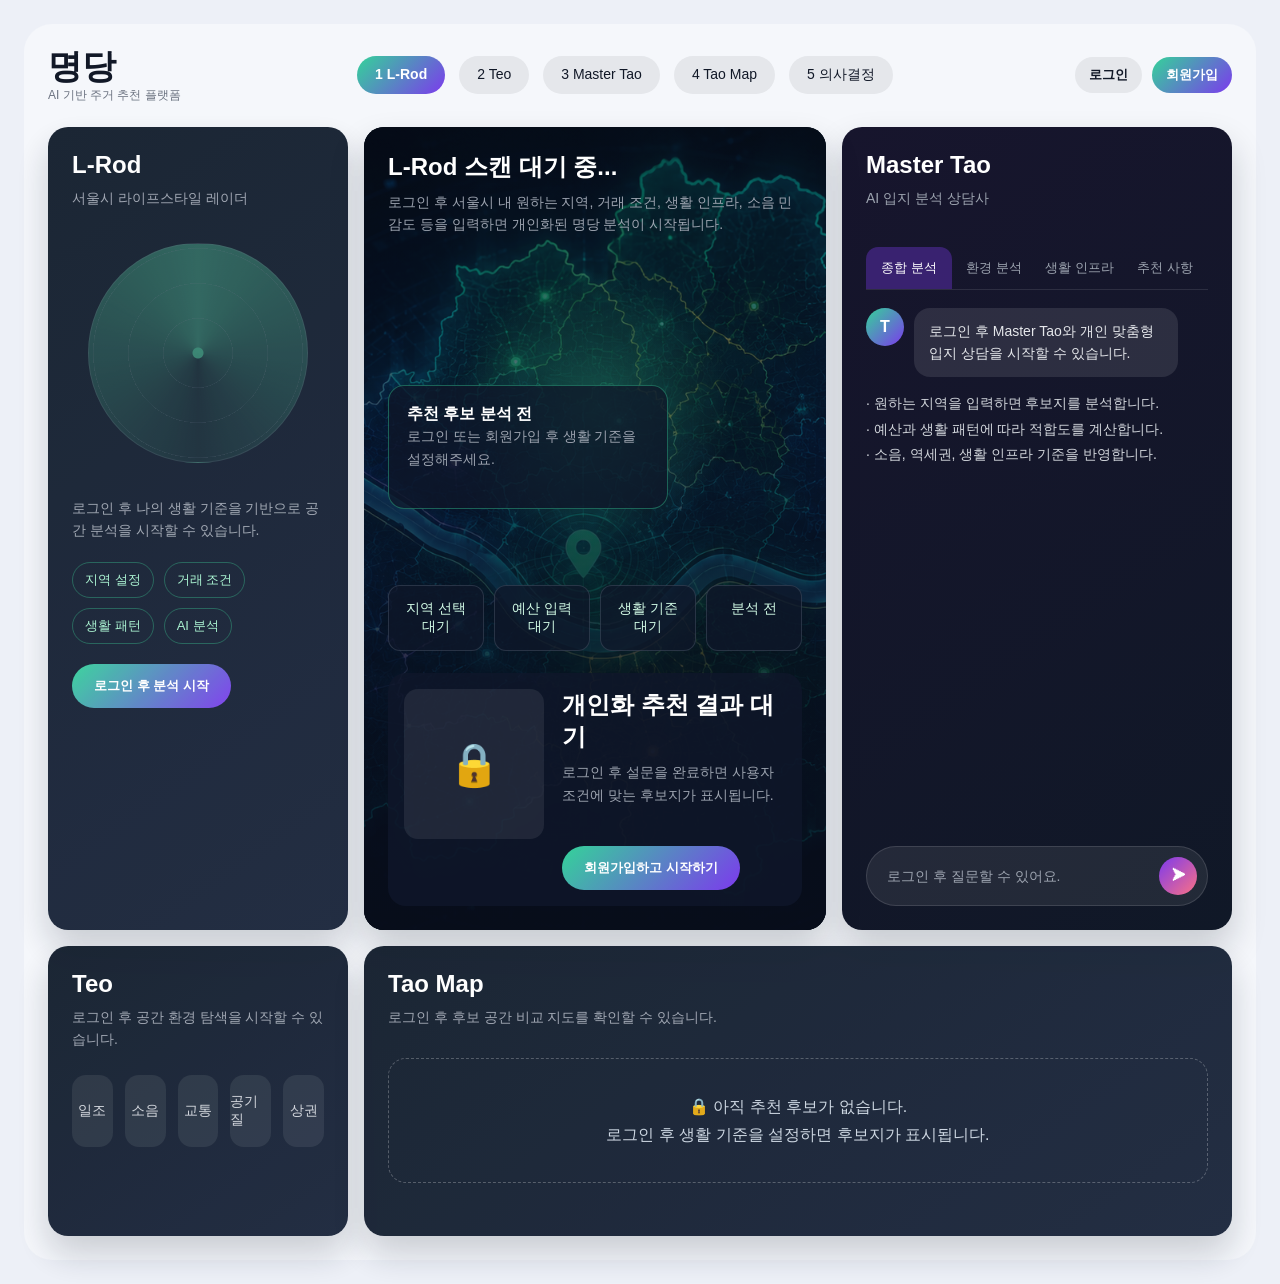
==== MyoungDang-main/index.html @ c2379f5b "0" ====
<!DOCTYPE html>

<html lang="ko">

<head>
  <meta charset="utf-8" />
  <meta content="width=device-width, initial-scale=1.0" name="viewport" />
  <title>명당 Prototype</title>

  <link href="css/style.css" rel="stylesheet" />
</head>

<body>
  <div class="app">
    <header>
      <div class="logo" onclick="goHome()">
        명당
        <span class="logo-sub">
          AI 기반 주거 추천 플랫폼
        </span>
      </div>
      <div class="steps">
        <div class="step active" onclick="moveTo('lrod')">1 L-Rod</div>
        <div class="step" onclick="moveTo('teo')">2 Teo</div>
        <div class="step" onclick="moveTo('master')">3 Master Tao</div>
        <div class="step" onclick="moveTo('map')">4 Tao Map</div>
        <div class="step" onclick="moveTo('decision')">5 의사결정</div>
      </div>
      <div class="user" id="userArea">
        <button class="top-auth-btn" onclick="moveTo('login')">로그인</button>
        <button class="top-auth-btn signup" onclick="moveTo('signup')">회원가입</button>
      </div>
    </header>
    <section class="page" id="login">
      <div class="simple-page">
        <h1 class="page-title">로그인</h1>
        <p class="page-desc">명당 서비스를 이용하려면 로그인해주세요.</p>

        <div class="auth-box">
          <input id="loginEmail" type="email" placeholder="이메일" />
          <input id="loginPassword" type="password" placeholder="비밀번호" />

          <button class="btn" onclick="loginUser()">로그인</button>
          <p id="loginError" class="form-error"></p>

          <p class="auth-link">
            아직 계정이 없나요?
            <span onclick="moveTo('signup')">회원가입하기</span>
          <p id="signupError" class="form-error"></p>
          </p>
        </div>
      </div>
    </section>

    <section class="page" id="signup">
      <div class="simple-page">
        <h1 class="page-title">회원가입</h1>
        <p class="page-desc">
          생활 패턴에 맞는 명당 추천을 위해 기본 정보를 입력해주세요.
        </p>

        <div class="auth-box">
          <input id="signupName" type="text" placeholder="이름" />
          <input id="signupEmail" type="email" placeholder="이메일" />
          <input id="signupPassword" type="password" placeholder="비밀번호" />

          <select id="signupHousehold">
            <option>1인 가구</option>
            <option>신혼부부</option>
            <option>가족 거주</option>
          </select>

          <select id="signupJob">
            <option>직장인</option>
            <option>대학생</option>
            <option>프리랜서</option>
            <option>자영업자</option>
          </select>

          <button class="btn" onclick="signupUser()">회원가입 후 시작하기</button>

          <p class="auth-link">
            이미 계정이 있나요?
            <span onclick="moveTo('login')">로그인하기</span>
          </p>
        </div>
      </div>
    </section>
    <section class="page" id="mypage">
      <div class="simple-page">
        <h1 class="page-title">마이페이지</h1>
        <p class="page-desc">
          회원 정보와 라이프스타일 설정, 최근 추천 결과를 확인할 수 있습니다.
        </p>

        <div class="content-grid">
          <div class="info-card">
            <h3>회원 정보</h3>
            <p id="mypageUserInfo">로그인 후 확인할 수 있습니다.</p>
          </div>

          <div class="info-card">
            <h3>라이프스타일 설정</h3>
            <p id="mypagePreferenceInfo">
              아직 저장된 생활 기준이 없습니다.
            </p>

            <button class="small-action-btn" onclick="editPreference()">
              라이프스타일 수정하기
            </button>
          </div>

          <div class="info-card">
            <h3>최근 추천 결과</h3>
            <p>용산 푸르지오 써밋 오피스텔 · 적합도 92점</p>
          </div>
        </div>

        <button class="btn" onclick="moveTo('lrod')">메인으로 돌아가기</button>
      </div>
    </section>
    <section class="page" id="preference">
      <div class="simple-page">
        <h1 class="page-title">라이프스타일 설정</h1>
        <p class="page-desc">
          나에게 맞는 명당 추천을 위해 생활 기준을 선택해주세요.
        </p>

        <div class="preference-box">
          <label>원하는 지역</label>
          <select id="prefRegion">
            <option>강남구</option>
            <option>강동구</option>
            <option>강북구</option>
            <option>강서구</option>
            <option>관악구</option>
            <option>광진구</option>
            <option>구로구</option>
            <option>금천구</option>
            <option>노원구</option>
            <option>도봉구</option>
            <option>동대문구</option>
            <option>동작구</option>
            <option>마포구</option>
            <option>서대문구</option>
            <option>서초구</option>
            <option>성동구</option>
            <option>성북구</option>
            <option>송파구</option>
            <option>양천구</option>
            <option>영등포구</option>
            <option>용산구</option>
            <option>은평구</option>
            <option>종로구</option>
            <option>중구</option>
            <option>중랑구</option>
          </select>

          <label>거래 유형</label>
          <select id="prefDealType" onchange="changeDealType()">
            <option selected>매매</option>
            <option>전세</option>
            <option>월세</option>
          </select>

          <div id="saleBudgetBox">
            <label>매매 예산</label>
            <select id="prefBudget">
              <option>2억~3억</option>
              <option>3억~5억</option>
              <option selected>5억~7억</option>
              <option>7억 이상</option>
            </select>
          </div>

          <div id="rentBudgetBox" style="display: none;">
            <label>보증금</label>
            <select id="prefDeposit">
              <option>500만원 이하</option>
              <option>500만원 ~ 1,000만원</option>
              <option>1,000만원 ~ 3,000만원</option>
              <option>3,000만원 ~ 5,000만원</option>
              <option>5,000만원 ~ 1억원</option>
              <option>1억원 ~ 2억원</option>
              <option>2억원 이상</option>
            </select>

            <label>월세</label>
            <select id="prefMonthlyRent">
              <option>40만원 이하</option>
              <option>40만원 ~ 60만원</option>
              <option>60만원 ~ 80만원</option>
              <option>80만원 ~ 100만원</option>
              <option>100만원 ~ 150만원</option>
              <option>150만원 이상</option>
            </select>
          </div>

          <label>가장 중요한 조건</label>
          <div class="preference-options">
            <button type="button" class="pref-option active">직주근접</button>
            <button type="button" class="pref-option">역세권</button>
            <button type="button" class="pref-option">생활 인프라</button>
            <button type="button" class="pref-option">조용한 주거지</button>
            <button type="button" class="pref-option">한강 접근</button>
          </div>

          <label>소음 민감도</label>
          <select id="prefNoise">
            <option>낮음</option>
            <option selected>보통</option>
            <option>높음</option>
          </select>

          <label>선호 주거형태</label>
          <select id="prefHouseType">
            <option selected>오피스텔</option>
            <option>아파트</option>
            <option>빌라</option>
            <option>도시형 생활주택</option>
          </select>

          <button class="btn" onclick="savePreference()">명당 분석 시작하기</button>
        </div>
      </div>
    </section>
    <section class="page active" id="lrod">
      <section class="grid">
        <aside class="card locked-card">
          <h2>L-Rod</h2>
          <p class="sub">서울시 라이프스타일 레이더</p>

          <div class="radar locked-radar"></div>

          <p class="sub">
            로그인 후 나의 생활 기준을 기반으로 공간 분석을 시작할 수 있습니다.
          </p>

          <div class="tags" id="lrodTags">
            <span class="tag">지역 설정</span>
            <span class="tag">거래 조건</span>
            <span class="tag">생활 패턴</span>
            <span class="tag">AI 분석</span>
          </div>

          <button class="btn" id="lrodLoginBtn" onclick="moveTo('login')">로그인 후 분석 시작</button>
        </aside>

        <main class="card main locked-main">
          <h2>L-Rod 스캔 대기 중...</h2>
          <p class="sub">
            로그인 후 서울시 내 원하는 지역, 거래 조건, 생활 인프라, 소음 민감도 등을 입력하면
            개인화된 명당 분석이 시작됩니다.
          </p>

          <div class="scan-box">
            <strong>추천 후보 분석 전</strong>
            <p class="sub">로그인 또는 회원가입 후 생활 기준을 설정해주세요.</p>
          </div>

          <div class="status-row">
            <div class="status">지역 선택 대기</div>
            <div class="status">예산 입력 대기</div>
            <div class="status">생활 기준 대기</div>
            <div class="status">분석 전</div>
          </div>

          <div class="property locked-property">
            <div class="locked-placeholder">
              🔒
            </div>

            <div>
              <h2>개인화 추천 결과 대기</h2>
              <p class="sub">
                로그인 후 설문을 완료하면 사용자 조건에 맞는 후보지가 표시됩니다.
              </p>
              <button class="btn" onclick="moveTo('signup')">회원가입하고 시작하기</button>
            </div>
          </div>
        </main>

        <aside class="card chat-card locked-chat">
          <h2>Master Tao</h2>
          <p class="sub">AI 입지 분석 상담사</p>

          <div class="chat-tabs">
            <div class="chat-tab active">종합 분석</div>
            <div class="chat-tab">환경 분석</div>
            <div class="chat-tab">생활 인프라</div>
            <div class="chat-tab">추천 사항</div>
          </div>

          <div class="chat-window" id="chatWindow">
            <div class="chat-row bot-chat">
              <div class="avatar">T</div>
              <div class="bubble">
                로그인 후 Master Tao와 개인 맞춤형 입지 상담을 시작할 수 있습니다.
              </div>
            </div>

            <div class="check-list">
              · 원하는 지역을 입력하면 후보지를 분석합니다.<br />
              · 예산과 생활 패턴에 따라 적합도를 계산합니다.<br />
              · 소음, 역세권, 생활 인프라 기준을 반영합니다.
            </div>
          </div>

          <div class="chat-input-box locked-input">
            <input type="text" placeholder="로그인 후 질문할 수 있어요." disabled />
            <button class="send-btn" onclick="moveTo('login')">➤</button>
          </div>
        </aside>

        <section class="card locked-card" onclick="moveTo('login')" style="cursor:pointer;">
          <h2>Teo</h2>
          <p class="sub">로그인 후 공간 환경 탐색을 시작할 수 있습니다.</p>

          <div class="filters">
            <div class="filter">일조</div>
            <div class="filter">소음</div>
            <div class="filter">교통</div>
            <div class="filter">공기질</div>
            <div class="filter">상권</div>
          </div>
        </section>

        <section class="card bottom-map locked-card" onclick="moveTo('login')" style="cursor:pointer;">
          <h2>Tao Map</h2>
          <p class="sub">로그인 후 후보 공간 비교 지도를 확인할 수 있습니다.</p>

          <div class="locked-map">
            🔒 아직 추천 후보가 없습니다.<br />
            로그인 후 생활 기준을 설정하면 후보지가 표시됩니다.
          </div>
        </section>
      </section>
    </section>
    <section class="page" id="teo">
      <div class="simple-page">
        <h1 class="page-title">Teo</h1>
        <p class="page-desc">
          용산구 후보 공간의 환경 데이터를 탐색합니다.
          일조, 소음, 교통, 공기질, 상권 정보를 기준으로 박준혁님의 생활 적합도를 분석합니다.
        </p>
        <div class="content-grid">
          <div class="info-card">
            <h3>☀️ 일조</h3>
            <p>남향 구조로 오전부터 오후까지 채광이 안정적입니다.</p>
            <div class="score-num">86</div>
          </div>
          <div class="info-card">
            <h3>🔊 소음</h3>
            <p>주요 도로와 거리가 있어 실내 유입 소음은 보통 수준입니다.</p>
            <div class="score-num">72</div>
          </div>
          <div class="info-card">
            <h3>🚇 교통</h3>
            <p>강남 접근 약 24분, 주요 업무지구 이동성이 우수합니다.</p>
            <div class="score-num">94</div>
          </div>
          <div class="info-card">
            <h3>🌫️ 공기질</h3>
            <p>한강과 가까워 개방감은 좋지만 도로 인접 여부 확인이 필요합니다.</p>
            <div class="score-num">81</div>
          </div>
          <div class="info-card">
            <h3>🏪 생활 인프라</h3>
            <p>반경 500m 내 카페, 편의점, 병원, 식당 접근성이 높습니다.</p>
            <div class="score-num">93</div>
          </div>
          <div class="info-card">
            <h3>📌 종합 환경</h3>
            <p>직장인 1인 가구 기준으로 교통과 생활 편의성이 강점입니다.</p>
            <div class="score-num">88</div>
          </div>
        </div>
        <button class="btn" onclick="moveTo('master')">Master Tao 분석 보기</button>
      </div>
    </section>
    <section class="page" id="master">
      <div class="simple-page">
        <h1 class="page-title">Master Tao</h1>
        <p class="page-desc">
          34세 직장인 1인 가구 페르소나를 기준으로 용산구 후보지를 분석합니다.
          직주근접, 예산, 생활 인프라를 종합해 최적 후보를 추천합니다.
        </p>
        <div class="content-grid">
          <div class="info-card">
            <h3>종합 적합도</h3>
            <p>
              용산 푸르지오 써밋 오피스텔은 신용산역 도보권,
              직주근접, 생활 인프라 측면에서 가장 높은 점수를 받았습니다.
            </p>
            <div class="score-num">92</div>
          </div>
          <div class="info-card">
            <h3>후보지 계층 구조</h3>
            <p>
              푸르지오 써밋은 고급형, 시티파크는 중간형,
              용산시티하우스는 가성비형 후보로 구분됩니다.
            </p>
          </div>
          <div class="info-card">
            <h3>AI 추천 기준</h3>
            <p>
              직주근접을 최우선으로 보면 푸르지오 써밋,
              조금 더 합리적 선택은 시티파크,
              예산 중심이면 용산시티하우스가 적합합니다.
            </p>
          </div>
        </div>
        <button class="btn" onclick="moveTo('map')">Tao Map에서 비교하기</button>
      </div>
    </section>
    <section class="page" id="map">
      <div class="simple-page">
        <h1 class="page-title">Tao Map</h1>
        <p class="page-desc">
          용산구 후보 공간을 고급형, 중간형, 가성비형으로 나누어 비교합니다.
          박준혁님의 예산과 직장인 생활 패턴에 맞춰 현실적인 선택지를 정리합니다.
        </p>
        <table class="compare-table">
          <thead>
            <tr>
              <th>후보지</th>
              <th>지역</th>
              <th>유형</th>
              <th>적합도</th>
              <th>예상 매매가</th>
              <th>강점</th>
              <th>주의점</th>
            </tr>
          </thead>
          <tbody>
            <tr>
              <td>용산 푸르지오 써밋 오피스텔</td>
              <td>한강로2가</td>
              <td>고급형</td>
              <td>92</td>
              <td>5억~7억</td>
              <td>
                신용산역 도보권<br />
                직주근접 우수<br />
                생활 인프라 풍부
              </td>
              <td>
                관리비 부담<br />
                가격대 높음
              </td>
            </tr>
            <tr>
              <td>시티파크 오피스텔</td>
              <td>한강로3가</td>
              <td>중간형</td>
              <td>88</td>
              <td>4억~6억</td>
              <td>
                용산공원 인접<br />
                생활환경 우수<br />
                브랜드 인지도
              </td>
              <td>
                일부 세대 노후화
              </td>
            </tr>
            <tr>
              <td>용산시티하우스(도시형)</td>
              <td>한강로3가</td>
              <td>가성비형</td>
              <td>84</td>
              <td>2.4억~2.9억</td>
              <td>
                합리적인 가격<br />
                용산역 생활권<br />
                1인 가구 적합
              </td>
              <td>
                면적이 작음<br />
                투자 가치 제한적
              </td>
            </tr>
          </tbody>
        </table>
        <button class="btn" onclick="moveTo('decision')">최종 의사결정하기</button>
      </div>
    </section>
    <section class="page" id="decision">
      <div class="simple-page">
        <h1 class="page-title">최종 의사결정</h1>
        <p class="page-desc">
          박준혁님의 34세 직장인 1인 가구 페르소나를 기준으로 최적의 용산구 후보지를 추천합니다.
        </p>
        <div class="content-grid">
          <div class="info-card">
            <h3>최종 추천 공간</h3>
            <p>용산 푸르지오 써밋 오피스텔</p>
            <div class="score-num">92점</div>
          </div>
          <div class="info-card">
            <h3>선택 이유</h3>
            <p>
              신용산역 도보권, 직주근접, 생활 인프라가 모두 우수해
              직장인 1인 가구에게 가장 높은 생활 적합도를 보입니다.
            </p>
          </div>
          <div class="info-card">
            <h3>대안 선택지</h3>
            <p>
              예산 부담이 크다면 시티파크 오피스텔,
              예산을 가장 우선한다면 용산시티하우스도 현실적인 대안입니다.
            </p>
          </div>
        </div>
        <button class="btn" onclick="moveTo('lrod')">처음으로 돌아가기</button>
      </div>
    </section>
  </div>

  <script src="js/navigation.js"></script>
  <script src="js/gemini.js"></script>
  <script src="js/chat.js"></script>
</body>

</html>
---- MyoungDang-main/css/style.css ----
* {
  box-sizing: border-box;
  margin: 0;
  padding: 0;
  font-family: "Pretendard", "Noto Sans KR", sans-serif;
}

body {
  background: #edf0f7;
  padding: 24px;
  color: #111827;
}

.app {
  max-width: 1700px;
  margin: auto;
  background: #f5f7fb;
  border-radius: 28px;
  padding: 24px;
}

header {
  display: flex;
  justify-content: space-between;
  align-items: center;
  margin-bottom: 24px;
}

.logo {
  font-size: 34px;
  font-weight: 900;
  cursor: pointer;
  transition: 0.2s;
  line-height: 1.1;
}

.logo:hover {
  opacity: 0.8;
  transform: scale(1.03);
}

.logo-sub {
  display: block;
  font-size: 12px;
  font-weight: 500;
  color: #6b7280;
  margin-top: 4px;
}

.steps {
  display: flex;
  gap: 14px;
  font-size: 14px;
}

.step {
  padding: 10px 18px;
  border-radius: 999px;
  background: #e5e7eb;
  cursor: pointer;
  transition: 0.25s;
}

.step.active {
  background: linear-gradient(135deg, #34d399, #7c3aed);
  color: white;
  font-weight: 800;
}

.user {
  font-size: 14px;
  font-weight: 700;
}

.page {
  display: none;
}

.page.active {
  display: block;
}

.grid {
  display: grid;
  grid-template-columns: 300px 1fr 390px;
  grid-template-rows: auto auto;
  gap: 16px;
}

.card {
  background: linear-gradient(145deg, #101b2a, #18243a);
  border-radius: 20px;
  padding: 24px;
  color: white;
  box-shadow: 0 18px 35px rgba(15, 23, 42, 0.2);
}

h2 {
  font-size: 24px;
  margin-bottom: 8px;
}

.sub {
  color: #9ca3af;
  font-size: 14px;
  line-height: 1.6;
  margin-bottom: 20px;
}

.main {
  position: relative;
  overflow: hidden;
}

.main::before {
  content: "";
  position: absolute;
  inset: 0;
  background:
    radial-gradient(circle at 50% 35%, rgba(52, 211, 153, .35), transparent 24%),
    linear-gradient(rgba(8, 13, 25, .45), rgba(8, 13, 25, .92)),
    url("../img/images:seoul-map-25gu.png");
  background-size: cover;
  background-position: center;
  z-index: 0;
}

.main>* {
  position: relative;
  z-index: 1;
}

.radar {
  width: 220px;
  height: 220px;
  margin: 34px auto;
  border-radius: 50%;
  background:
    radial-gradient(circle, rgba(52, 211, 153, .9) 0 5px, transparent 6px),
    repeating-radial-gradient(circle, transparent 0 34px, rgba(148, 163, 184, .25) 35px),
    conic-gradient(rgba(52, 211, 153, .65), rgba(52, 211, 153, .12), rgba(52, 211, 153, .65));
  border: 1px solid rgba(148, 163, 184, .25);
}

.tags {
  display: flex;
  flex-wrap: wrap;
  gap: 10px;
  margin-top: 18px;
}

.tag {
  padding: 8px 12px;
  border-radius: 999px;
  border: 1px solid rgba(52, 211, 153, .35);
  color: #a7f3d0;
  font-size: 13px;
}

.scan-box {
  margin-top: 150px;
  width: 280px;
  padding: 18px;
  border-radius: 16px;
  background: rgba(15, 23, 42, .76);
  border: 1px solid rgba(52, 211, 153, .4);
}

.status-row {
  display: grid;
  grid-template-columns: repeat(4, 1fr);
  gap: 10px;
  margin-top: 76px;
}

.status {
  background: rgba(15, 23, 42, .75);
  border: 1px solid rgba(148, 163, 184, .2);
  padding: 14px;
  border-radius: 12px;
  text-align: center;
  color: #d1fae5;
  font-size: 14px;
}

.property {
  display: grid;
  grid-template-columns: 240px 1fr;
  gap: 18px;
  margin-top: 22px;
  background: rgba(15, 23, 42, .82);
  padding: 16px;
  border-radius: 18px;
}

.property img {
  width: 100%;
  height: 165px;
  object-fit: cover;
  border-radius: 14px;
}

.price {
  font-size: 32px;
  font-weight: 900;
  margin: 12px 0;
}

.btn {
  display: inline-block;
  margin-top: 20px;
  padding: 13px 22px;
  border-radius: 999px;
  background: linear-gradient(135deg, #34d399, #7c3aed);
  color: white;
  font-weight: 800;
  cursor: pointer;
  border: none;
}

.chat-card {
  background: linear-gradient(145deg, #17152d, #101827);
  display: flex;
  flex-direction: column;
  min-height: 100%;
}

.chat-tabs {
  display: grid;
  grid-template-columns: repeat(4, 1fr);
  margin: 18px 0;
  border-bottom: 1px solid rgba(255, 255, 255, .1);
}

.chat-tab {
  text-align: center;
  padding: 12px 4px;
  color: #9ca3af;
  font-size: 13px;
}

.chat-tab.active {
  background: rgba(124, 58, 237, .35);
  color: white;
  border-radius: 12px 12px 0 0;
}

.chat-window {
  flex: 1;
  overflow-y: auto;
  padding-right: 4px;
}

.chat-row {
  display: flex;
  gap: 10px;
  margin-bottom: 14px;
  align-items: flex-start;
}

.chat-row.user-chat {
  justify-content: flex-end;
}

.avatar {
  width: 38px;
  height: 38px;
  border-radius: 50%;
  background: linear-gradient(135deg, #34d399, #7c3aed);
  display: flex;
  align-items: center;
  justify-content: center;
  font-weight: 900;
  flex-shrink: 0;
}

.bubble {
  max-width: 78%;
  padding: 13px 15px;
  border-radius: 16px;
  font-size: 14px;
  line-height: 1.55;
  background: rgba(255, 255, 255, .1);
  color: #e5e7eb;
}

.user-chat .bubble {
  background: linear-gradient(135deg, #6d5dfc, #9b5de5);
  color: white;
}

.check-list {
  margin: 12px 0;
  color: #d1d5db;
  font-size: 14px;
  line-height: 1.8;
}

.quick-question {
  display: inline-block;
  padding: 10px 14px;
  border-radius: 999px;
  background: rgba(124, 58, 237, .35);
  color: white;
  font-size: 13px;
  margin: 6px 4px 8px 0;
  cursor: pointer;
}

.chat-input-box {
  display: flex;
  gap: 8px;
  margin-top: 14px;
  padding: 10px;
  border-radius: 999px;
  background: rgba(255, 255, 255, .08);
  border: 1px solid rgba(255, 255, 255, .12);
}

.chat-input-box input {
  flex: 1;
  background: transparent;
  border: none;
  outline: none;
  color: white;
  padding: 8px 10px;
  font-size: 14px;
}

.chat-input-box input::placeholder {
  color: #9ca3af;
}

.send-btn {
  width: 38px;
  height: 38px;
  border-radius: 50%;
  border: none;
  cursor: pointer;
  color: white;
  background: linear-gradient(135deg, #7c3aed, #fb7185);
  font-weight: 900;
}

.filters {
  display: flex;
  gap: 12px;
  margin-top: 24px;
}

.filter {
  width: 72px;
  height: 72px;
  border-radius: 14px;
  background: rgba(255, 255, 255, .08);
  display: flex;
  justify-content: center;
  align-items: center;
  color: #d1d5db;
  font-size: 14px;
}

.filter.active {
  border: 1px solid #34d399;
  color: #86efac;
  background: rgba(52, 211, 153, .12);
}

.bottom-map {
  grid-column: span 2;
  min-height: 290px;
}

.places {
  display: flex;
  gap: 20px;
  margin-top: 25px;
  flex-wrap: wrap;
}

.place {
  width: 220px;
  min-height: 180px;
  background: rgba(255, 255, 255, .07);
  border: 1px solid rgba(255, 255, 255, .12);
  border-radius: 14px;
  padding: 10px;
  cursor: pointer;
}

.place.active {
  border-color: #34d399;
}

.place img {
  width: 100%;
  height: 120px;
  object-fit: cover;
  border-radius: 10px;
  margin-bottom: 10px;
}

.place-title {
  font-weight: 800;
  font-size: 14px;
  margin-bottom: 8px;
}

.place-score {
  color: #86efac;
  font-size: 13px;
}

.simple-page {
  min-height: 740px;
  background: white;
  border-radius: 24px;
  padding: 42px;
  color: #111827;
}

.page-title {
  font-size: 36px;
  font-weight: 900;
  margin-bottom: 10px;
}

.page-desc {
  color: #4b5563;
  margin-bottom: 28px;
  line-height: 1.7;
}

.content-grid {
  display: grid;
  grid-template-columns: repeat(3, 1fr);
  gap: 18px;
  margin-top: 24px;
}

.info-card {
  background: #f8fafc;
  border: 1px solid #e5e7eb;
  border-radius: 20px;
  padding: 24px;
}

.info-card h3 {
  font-size: 20px;
  margin-bottom: 12px;
}

.info-card p {
  color: #4b5563;
  line-height: 1.7;
  font-size: 15px;
}

.score-num {
  font-size: 46px;
  font-weight: 900;
  color: #10b981;
  margin-top: 16px;
}

.compare-table {
  width: 100%;
  border-collapse: collapse;
  margin-top: 24px;
  overflow: hidden;
  border-radius: 16px;
}

.compare-table th,
.compare-table td {
  padding: 18px;
  border-bottom: 1px solid #e5e7eb;
  text-align: left;
}

.compare-table th {
  background: #111827;
  color: white;
}

.compare-table td {
  color: #374151;
}

.small-text {
  font-size: 13px;
  color: #6b7280;
}

@media (max-width: 1100px) {

  .grid,
  .content-grid {
    grid-template-columns: 1fr;
    grid-template-rows: auto;
  }

  .bottom-map {
    grid-column: span 1;
  }

  .steps {
    display: none;
  }
}

.top-auth-btn {
  padding: 9px 14px;
  border: none;
  border-radius: 999px;
  background: #e5e7eb;
  color: #111827;
  font-weight: 700;
  cursor: pointer;
  margin-left: 6px;
}

.top-auth-btn.signup {
  background: linear-gradient(135deg, #34d399, #7c3aed);
  color: white;
}

.top-auth-btn:hover {
  opacity: 0.85;
}

.auth-box {
  max-width: 480px;
  margin-top: 36px;
}

.auth-box input,
.auth-box select {
  width: 100%;
  padding: 15px 16px;
  margin-bottom: 14px;
  border: 1px solid #d1d5db;
  border-radius: 14px;
  font-size: 15px;
  outline: none;
}

.auth-box input:focus,
.auth-box select:focus {
  border-color: #7c3aed;
}

.auth-link {
  margin-top: 18px;
  color: #6b7280;
  font-size: 14px;
}

.auth-link span {
  color: #7c3aed;
  font-weight: 800;
  cursor: pointer;
}

.user-profile {
  font-weight: 700;
  margin-right: 10px;
}

.logout-btn {
  padding: 8px 12px;
  border: none;
  border-radius: 999px;
  cursor: pointer;
  background: #ef4444;
  color: white;
  font-size: 13px;
  font-weight: 700;
}

.logout-btn:hover {
  opacity: 0.85;
}

.user-menu {
  display: flex;
  align-items: center;
  gap: 10px;
}

.mypage-btn,
.logout-btn {
  padding: 8px 14px;
  border: none;
  border-radius: 999px;
  cursor: pointer;
  font-size: 13px;
  font-weight: 700;
}

.mypage-btn {
  background: #e5e7eb;
  color: #111827;
}

.logout-btn {
  background: #ef4444;
  color: white;
}

.mypage-btn:hover,
.logout-btn:hover {
  opacity: 0.85;
}


.form-error {
  margin-top: 12px;
  color: #ef4444;
  font-size: 14px;
  font-weight: 700;
}

.locked-card {
  opacity: 0.95;
}

.locked-radar {
  filter: grayscale(0.2);
  opacity: 0.6;
}

.locked-main::after {
  content: "";
  position: absolute;
  inset: 0;
  background: rgba(15, 23, 42, 0.12);
  pointer-events: none;
}

.locked-property {
  grid-template-columns: 140px 1fr;
}

.locked-placeholder {
  height: 150px;
  border-radius: 14px;
  background: rgba(255, 255, 255, 0.08);
  display: flex;
  align-items: center;
  justify-content: center;
  font-size: 42px;
}

.locked-input input {
  color: #9ca3af;
  cursor: not-allowed;
}

.locked-map {
  margin-top: 30px;
  padding: 34px;
  border-radius: 18px;
  border: 1px dashed rgba(255, 255, 255, 0.25);
  color: #cbd5e1;
  line-height: 1.7;
  text-align: center;
}

.preference-box {
  max-width: 620px;
  margin-top: 36px;
}

.preference-box label {
  display: block;
  margin: 20px 0 8px;
  font-weight: 800;
  color: #111827;
}

.preference-box select {
  width: 100%;
  padding: 15px 16px;
  border: 1px solid #d1d5db;
  border-radius: 14px;
  font-size: 15px;
  outline: none;
}

.preference-options {
  display: flex;
  flex-wrap: wrap;
  gap: 10px;
}

.pref-option {
  padding: 11px 16px;
  border-radius: 999px;
  border: 1px solid #d1d5db;
  background: #f8fafc;
  cursor: pointer;
  font-weight: 700;
}

.pref-option.active {
  background: linear-gradient(135deg, #34d399, #7c3aed);
  color: white;
  border: none;
}

.small-action-btn {
  margin-top: 18px;
  padding: 10px 14px;
  border: none;
  border-radius: 999px;
  background: #e5e7eb;
  color: #111827;
  font-weight: 800;
  cursor: pointer;
}

.small-action-btn:hover {
  opacity: 0.85;
}

.main.analyzed::before {
  background:
    linear-gradient(
      rgba(8,13,25,.45),
      rgba(8,13,25,.75)
    ),
    url("../img/afterlogin_LRod.png");

  background-size: cover;
  background-position: center;
  background-repeat: no-repeat;
}
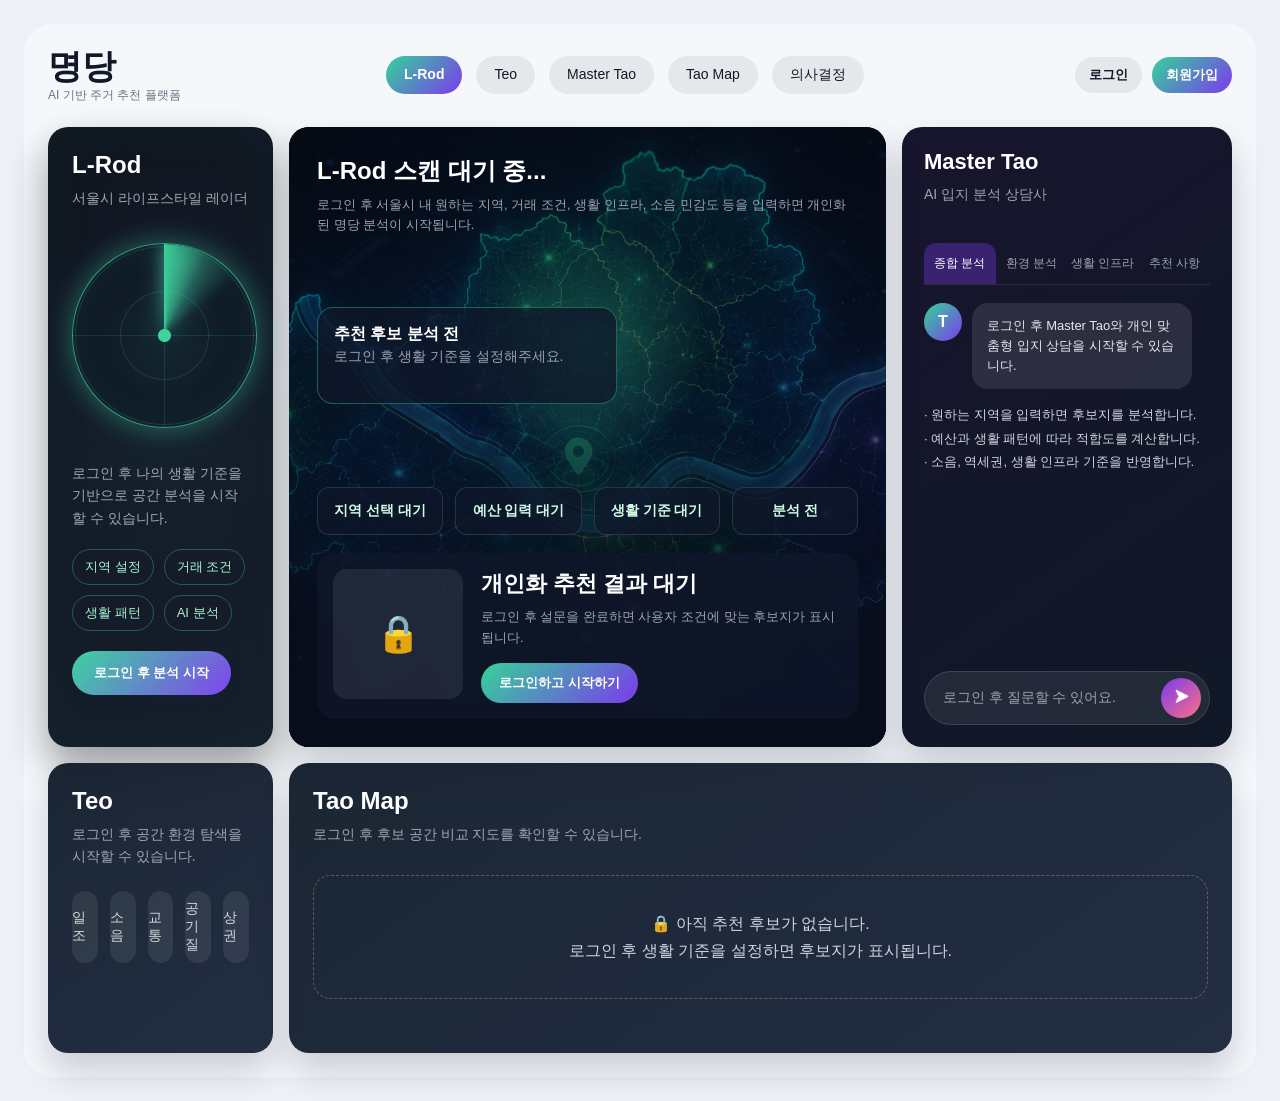
==== commit 2a8b9a54: "0" ====
--- a/MyoungDang-main/index.html
+++ b/MyoungDang-main/index.html
@@ -20,11 +20,11 @@
         </span>
       </div>
       <div class="steps">
-        <div class="step active" onclick="moveTo('lrod')">1 L-Rod</div>
-        <div class="step" onclick="moveTo('teo')">2 Teo</div>
-        <div class="step" onclick="moveTo('master')">3 Master Tao</div>
-        <div class="step" onclick="moveTo('map')">4 Tao Map</div>
-        <div class="step" onclick="moveTo('decision')">5 의사결정</div>
+        <div class="step active" onclick="moveTo('lrod')">L-Rod</div>
+        <div class="step" onclick="moveTo('teo')">Teo</div>
+        <div class="step" onclick="moveTo('master')">Master Tao</div>
+        <div class="step" onclick="moveTo('map')">Tao Map</div>
+        <div class="step" onclick="moveTo('decision')">의사결정</div>
       </div>
       <div class="user" id="userArea">
         <button class="top-auth-btn" onclick="moveTo('login')">로그인</button>
@@ -96,7 +96,14 @@
         <div class="content-grid">
           <div class="info-card">
             <h3>회원 정보</h3>
-            <p id="mypageUserInfo">로그인 후 확인할 수 있습니다.</p>
+
+            <p id="mypageUserInfo">
+              로그인 후 확인할 수 있습니다.
+            </p>
+
+            <button class="small-action-btn" onclick="deleteAccount()">
+              회원탈퇴
+            </button>
           </div>
 
           <div class="info-card">
@@ -230,7 +237,39 @@
           <h2>L-Rod</h2>
           <p class="sub">서울시 라이프스타일 레이더</p>
 
-          <div class="radar locked-radar"></div>
+          <div class="radar locked-radar">
+
+            <div class="radar-stars">
+              <span class="star s1"></span>
+              <span class="star s2"></span>
+              <span class="star s3"></span>
+              <span class="star s4"></span>
+              <span class="star s5"></span>
+              <span class="star s6"></span>
+              <span class="star s7"></span>
+              <span class="star s8"></span>
+              <span class="star s9"></span>
+              <span class="star s10"></span>
+              <span class="star s11"></span>
+              <span class="star s12"></span>
+              <span class="star s13"></span>
+              <span class="star s14"></span>
+              <span class="star s15"></span>
+              <span class="star s16"></span>
+              <span class="star s17"></span>
+              <span class="star s18"></span>
+              <span class="star s19"></span>
+              <span class="star s20"></span>
+              <span class="star s21"></span>
+              <span class="star s22"></span>
+              <span class="star s23"></span>
+              <span class="star s24"></span>
+              <span class="star s25"></span>
+              <span class="star s26"></span>
+              <span class="star s27"></span>
+            </div>
+
+          </div>
 
           <p class="sub">
             로그인 후 나의 생활 기준을 기반으로 공간 분석을 시작할 수 있습니다.
@@ -255,7 +294,7 @@
 
           <div class="scan-box">
             <strong>추천 후보 분석 전</strong>
-            <p class="sub">로그인 또는 회원가입 후 생활 기준을 설정해주세요.</p>
+            <p class="sub">로그인 후 생활 기준을 설정해주세요.</p>
           </div>
 
           <div class="status-row">
@@ -275,7 +314,7 @@
               <p class="sub">
                 로그인 후 설문을 완료하면 사용자 조건에 맞는 후보지가 표시됩니다.
               </p>
-              <button class="btn" onclick="moveTo('signup')">회원가입하고 시작하기</button>
+              <button class="btn" onclick="moveTo('signup')">로그인하고 시작하기</button>
             </div>
           </div>
         </main>
@@ -325,11 +364,12 @@
           </div>
         </section>
 
-        <section class="card bottom-map locked-card" onclick="moveTo('login')" style="cursor:pointer;">
+        <section class="card bottom-map locked-card" id="taoMapPreviewSection" onclick="moveTo('login')"
+          style="cursor:pointer;">
           <h2>Tao Map</h2>
-          <p class="sub">로그인 후 후보 공간 비교 지도를 확인할 수 있습니다.</p>
-
-          <div class="locked-map">
+          <p class="sub" id="taoMapPreviewDesc">로그인 후 후보 공간 비교 지도를 확인할 수 있습니다.</p>
+
+          <div class="locked-map" id="taoMapPreview">
             🔒 아직 추천 후보가 없습니다.<br />
             로그인 후 생활 기준을 설정하면 후보지가 표시됩니다.
           </div>
--- a/MyoungDang-main/css/style.css
+++ b/MyoungDang-main/css/style.css
@@ -82,7 +82,7 @@
 
 .grid {
   display: grid;
-  grid-template-columns: 300px 1fr 390px;
+  grid-template-columns: 225px minmax(0, 1fr) 330px;
   grid-template-rows: auto auto;
   gap: 16px;
 }
@@ -131,15 +131,169 @@
 }
 
 .radar {
-  width: 220px;
-  height: 220px;
+  position: relative;
+  width: 185px;
+  height: 185px;
   margin: 34px auto;
   border-radius: 50%;
+  overflow: hidden;
+
   background:
-    radial-gradient(circle, rgba(52, 211, 153, .9) 0 5px, transparent 6px),
-    repeating-radial-gradient(circle, transparent 0 34px, rgba(148, 163, 184, .25) 35px),
-    conic-gradient(rgba(52, 211, 153, .65), rgba(52, 211, 153, .12), rgba(52, 211, 153, .65));
-  border: 1px solid rgba(148, 163, 184, .25);
+    radial-gradient(circle at center, rgba(52, 211, 153, 1) 0 6px, transparent 7px),
+    repeating-radial-gradient(circle at center,
+      transparent 0 43px,
+      rgba(52, 211, 153, 0.16) 44px,
+      transparent 45px),
+    linear-gradient(90deg, transparent 49.7%, rgba(52, 211, 153, 0.14) 50%, transparent 50.3%),
+    linear-gradient(0deg, transparent 49.7%, rgba(52, 211, 153, 0.14) 50%, transparent 50.3%),
+    radial-gradient(circle at center, rgba(20, 184, 166, 0.08), rgba(3, 10, 25, 0.98) 72%);
+
+  border: 1px solid rgba(52, 211, 153, 0.72);
+
+  box-shadow:
+    0 0 24px rgba(52, 211, 153, 0.34),
+    0 0 46px rgba(125, 211, 252, 0.12),
+    inset 0 0 38px rgba(52, 211, 153, 0.11);
+}
+
+/* 회전하는 레이더 빔 */
+.radar::before {
+  content: "";
+  position: absolute;
+  inset: 0;
+  border-radius: 50%;
+
+  background:
+    conic-gradient(from 0deg,
+      rgba(52, 211, 153, 0.95) 0deg,
+      rgba(52, 211, 153, 0.58) 10deg,
+      rgba(52, 211, 153, 0.18) 28deg,
+      transparent 52deg,
+      transparent 360deg);
+
+  filter:
+    drop-shadow(0 0 8px rgba(52, 211, 153, 0.8)) drop-shadow(0 0 14px rgba(125, 211, 252, 0.25));
+
+  animation: radarSweep 4.5s linear infinite;
+}
+
+/* 맑은 밤하늘 별 */
+/* 맑은 밤하늘 별 - 그룹별로 다르게 깜빡임 */
+.radar::after {
+  content: "";
+  position: absolute;
+  inset: 13px;
+  border-radius: 50%;
+  pointer-events: none;
+
+  background-image:
+    radial-gradient(circle, rgba(255, 255, 255, 1) 0 1.8px, transparent 2.8px),
+    radial-gradient(circle, rgba(190, 255, 235, 0.95) 0 1.3px, transparent 2.3px),
+    radial-gradient(circle, rgba(255, 255, 255, 0.95) 0 1px, transparent 1.9px),
+    radial-gradient(circle, rgba(52, 211, 153, 0.9) 0 0.8px, transparent 1.6px),
+    radial-gradient(circle, rgba(125, 211, 252, 0.85) 0 0.8px, transparent 1.5px);
+
+  background-size:
+    96px 96px,
+    124px 124px,
+    62px 62px,
+    44px 44px,
+    150px 150px;
+
+  background-position:
+    18px 28px,
+    70px 20px,
+    28px 72px,
+    12px 38px,
+    88px 68px;
+
+  opacity: 1;
+
+  animation:
+    starBlinkA 0.9s ease-in-out infinite,
+    starBlinkB 1.35s ease-in-out infinite,
+    starBlinkC 1.9s ease-in-out infinite;
+}
+
+/* 큰 흰 별 그룹: 확 꺼졌다 켜짐 */
+@keyframes starBlinkA {
+  0% {
+    opacity: 0.05;
+    filter:
+      drop-shadow(0 0 0px rgba(255, 255, 255, 0)) drop-shadow(0 0 0px rgba(52, 211, 153, 0));
+  }
+
+  35% {
+    opacity: 1;
+    filter:
+      drop-shadow(0 0 6px rgba(255, 255, 255, 1)) drop-shadow(0 0 12px rgba(52, 211, 153, 0.8));
+  }
+
+  70% {
+    opacity: 0.25;
+    filter:
+      drop-shadow(0 0 1px rgba(255, 255, 255, 0.25)) drop-shadow(0 0 2px rgba(52, 211, 153, 0.2));
+  }
+
+  100% {
+    opacity: 0.75;
+    filter:
+      drop-shadow(0 0 3px rgba(255, 255, 255, 0.6)) drop-shadow(0 0 6px rgba(52, 211, 153, 0.45));
+  }
+}
+
+/* 민트 별 그룹: 느리게 반짝 */
+@keyframes starBlinkB {
+  0% {
+    opacity: 0.8;
+  }
+
+  25% {
+    opacity: 0.12;
+  }
+
+  55% {
+    opacity: 1;
+  }
+
+  80% {
+    opacity: 0.02;
+  }
+
+  100% {
+    opacity: 0.65;
+  }
+}
+
+/* 작은 별 그룹: 랜덤하게 깜빡이는 듯한 리듬 */
+@keyframes starBlinkC {
+  0% {
+    opacity: 0.2;
+  }
+
+  18% {
+    opacity: 1;
+  }
+
+  32% {
+    opacity: 0.03;
+  }
+
+  48% {
+    opacity: 0.7;
+  }
+
+  63% {
+    opacity: 0;
+  }
+
+  77% {
+    opacity: 1;
+  }
+
+  100% {
+    opacity: 0.35;
+  }
 }
 
 .tags {
@@ -626,8 +780,8 @@
 }
 
 .locked-radar {
-  filter: grayscale(0.2);
-  opacity: 0.6;
+  position: relative;
+  overflow: hidden;
 }
 
 .locked-main::after {
@@ -726,13 +880,918 @@
 
 .main.analyzed::before {
   background:
-    linear-gradient(
-      rgba(8,13,25,.45),
-      rgba(8,13,25,.75)
-    ),
+    linear-gradient(rgba(8, 13, 25, .45),
+      rgba(8, 13, 25, .75)),
     url("../img/afterlogin_LRod.png");
 
   background-size: cover;
   background-position: center;
   background-repeat: no-repeat;
+}
+
+.tao-preview-cards {
+  margin-top: 22px;
+  display: flex;
+  gap: 18px;
+  flex-wrap: wrap;
+}
+
+.tao-preview-card {
+  width: 230px;
+  background: rgba(255, 255, 255, 0.07);
+  border: 1px solid rgba(255, 255, 255, 0.14);
+  border-radius: 18px;
+  padding: 12px;
+  cursor: pointer;
+  transition: 0.25s;
+}
+
+.tao-preview-card:hover {
+  transform: translateY(-4px);
+  border-color: #34d399;
+}
+
+.tao-preview-card.active {
+  border-color: #34d399;
+  background: rgba(52, 211, 153, 0.09);
+}
+
+.tao-preview-card img {
+  width: 100%;
+  height: 118px;
+  object-fit: cover;
+  border-radius: 13px;
+  margin-bottom: 12px;
+}
+
+.tao-preview-card h4 {
+  color: white;
+  font-size: 15px;
+  margin-bottom: 8px;
+  line-height: 1.35;
+}
+
+.tao-preview-meta {
+  color: #9ca3af;
+  font-size: 12px;
+  line-height: 1.5;
+  margin-bottom: 8px;
+}
+
+.tao-preview-score {
+  color: #86efac;
+  font-size: 13px;
+  font-weight: 800;
+}
+
+.tao-preview-tag {
+  display: inline-block;
+  margin-top: 8px;
+  padding: 6px 9px;
+  border-radius: 999px;
+  background: rgba(52, 211, 153, 0.12);
+  color: #a7f3d0;
+  font-size: 11px;
+  font-weight: 700;
+}
+
+/* ===================== */
+/* Radar Star Layers */
+/* ===================== */
+
+.radar {
+  position: relative;
+  isolation: isolate;
+}
+
+/* 레이더 빔이 별 위로 보이도록 */
+.radar::before {
+  z-index: 3;
+  animation: radarSweep 4s linear infinite;
+}
+
+/* 기존 after 별 효과는 꺼두기 */
+.radar::after {
+  display: none;
+}
+
+.radar-stars {
+  position: absolute;
+  inset: 0;
+  z-index: 2;
+  border-radius: 50%;
+  overflow: hidden;
+  pointer-events: none;
+}
+
+.star {
+  position: absolute;
+  width: 2.5px;
+  height: 3px;
+  border-radius: 50%;
+  background: #ffffff;
+  opacity: 0;
+  box-shadow:
+    0 0 4px rgba(255, 255, 255, 0.95),
+    0 0 9px rgba(125, 211, 252, 0.55),
+    0 0 14px rgba(52, 211, 153, 0.45);
+}
+
+/* 별 위치 */
+.s1 {
+  top: 18%;
+  left: 28%;
+  animation: twinkleSlow 3.4s ease-in-out infinite;
+  animation-delay: 0.1s;
+}
+
+.s2 {
+  top: 27%;
+  left: 62%;
+  animation: twinkleFast 1.4s ease-in-out infinite;
+  animation-delay: 0.6s;
+}
+
+.s3 {
+  top: 38%;
+  left: 42%;
+  animation: twinkleMid 2.2s ease-in-out infinite;
+  animation-delay: 1.1s;
+}
+
+.s4 {
+  top: 53%;
+  left: 25%;
+  animation: twinkleFast 1.7s ease-in-out infinite;
+  animation-delay: 0.3s;
+}
+
+.s5 {
+  top: 66%;
+  left: 58%;
+  animation: twinkleSlow 3.1s ease-in-out infinite;
+  animation-delay: 1.5s;
+}
+
+.s6 {
+  top: 42%;
+  left: 72%;
+  animation: twinkleMid 2.5s ease-in-out infinite;
+  animation-delay: 0.8s;
+}
+
+.s7 {
+  top: 74%;
+  left: 43%;
+  animation: twinkleFast 1.2s ease-in-out infinite;
+  animation-delay: 1.9s;
+}
+
+.s8 {
+  top: 31%;
+  left: 23%;
+  animation: twinkleMid 2.8s ease-in-out infinite;
+  animation-delay: 0.2s;
+}
+
+.s9 {
+  top: 58%;
+  left: 76%;
+  animation: twinkleSlow 3.7s ease-in-out infinite;
+  animation-delay: 2.1s;
+}
+
+.s10 {
+  top: 82%;
+  left: 54%;
+  animation: twinkleFast 1.6s ease-in-out infinite;
+  animation-delay: 0.9s;
+}
+
+.s11 {
+  top: 22%;
+  left: 47%;
+  animation: twinkleMid 2.1s ease-in-out infinite;
+  animation-delay: 1.4s;
+}
+
+.s12 {
+  top: 69%;
+  left: 31%;
+  animation: twinkleSlow 3.9s ease-in-out infinite;
+  animation-delay: 0.5s;
+}
+
+.s13 {
+  top: 47%;
+  left: 55%;
+  animation: twinkleFast 1.5s ease-in-out infinite;
+  animation-delay: 2.4s;
+}
+
+.s14 {
+  top: 36%;
+  left: 67%;
+  animation: twinkleMid 2.6s ease-in-out infinite;
+  animation-delay: 1.7s;
+}
+
+.s15 {
+  top: 61%;
+  left: 46%;
+  animation: twinkleSlow 3.2s ease-in-out infinite;
+  animation-delay: 2.8s;
+}
+
+.s16 {
+  top: 8%;
+  left: 50%;
+  animation: twinkleFast 1.4s ease-in-out infinite;
+}
+
+.s17 {
+  top: 15%;
+  left: 80%;
+  animation: twinkleMid 2.1s ease-in-out infinite;
+}
+
+.s18 {
+  top: 50%;
+  left: 92%;
+  animation: twinkleSlow 3.2s ease-in-out infinite;
+}
+
+.s19 {
+  top: 83%;
+  left: 80%;
+  animation: twinkleFast 1.7s ease-in-out infinite;
+}
+
+.s20 {
+  top: 92%;
+  left: 52%;
+  animation: twinkleMid 2.3s ease-in-out infinite;
+}
+
+.s21 {
+  top: 82%;
+  left: 18%;
+  animation: twinkleSlow 3.5s ease-in-out infinite;
+}
+
+.s22 {
+  top: 48%;
+  left: 8%;
+  animation: twinkleFast 1.6s ease-in-out infinite;
+}
+
+.s23 {
+  top: 18%;
+  left: 18%;
+  animation: twinkleMid 2.0s ease-in-out infinite;
+}
+
+.s24 {
+  top: 5%;
+  left: 32%;
+  animation: twinkleFast 1.8s ease-in-out infinite;
+}
+
+.s25 {
+  top: 12%;
+  left: 68%;
+  animation: twinkleSlow 3.8s ease-in-out infinite;
+}
+
+.s26 {
+  top: 90%;
+  left: 35%;
+  animation: twinkleMid 2.4s ease-in-out infinite;
+}
+
+.s27 {
+  top: 88%;
+  left: 70%;
+  animation: twinkleFast 1.5s ease-in-out infinite;
+}
+
+/* 빠르게 깜빡이는 별 */
+@keyframes twinkleFast {
+
+  0%,
+  100% {
+    opacity: 0;
+    transform: scale(0.7);
+  }
+
+  18% {
+    opacity: 1;
+    transform: scale(1.35);
+  }
+
+  38% {
+    opacity: 0.15;
+    transform: scale(0.9);
+  }
+
+  60% {
+    opacity: 0.85;
+    transform: scale(1.15);
+  }
+
+  82% {
+    opacity: 0;
+    transform: scale(0.7);
+  }
+}
+
+/* 보통 속도 별 */
+@keyframes twinkleMid {
+
+  0%,
+  100% {
+    opacity: 0.08;
+    transform: scale(0.8);
+  }
+
+  35% {
+    opacity: 0.95;
+    transform: scale(1.25);
+  }
+
+  55% {
+    opacity: 0;
+    transform: scale(0.75);
+  }
+
+  78% {
+    opacity: 0.65;
+    transform: scale(1.05);
+  }
+}
+
+/* 느리게 깜빡이는 별 */
+@keyframes twinkleSlow {
+
+  0%,
+  100% {
+    opacity: 0.12;
+    transform: scale(0.85);
+  }
+
+  30% {
+    opacity: 0.35;
+    transform: scale(0.95);
+  }
+
+  52% {
+    opacity: 1;
+    transform: scale(1.3);
+  }
+
+  74% {
+    opacity: 0;
+    transform: scale(0.75);
+  }
+}
+
+@keyframes radarSweep {
+  from {
+    transform: rotate(0deg);
+  }
+
+  to {
+    transform: rotate(360deg);
+  }
+}
+
+/* ===================== */
+/* L-Rod Top Recommend Card */
+/* ===================== */
+
+.top-recommend-card {
+  position: relative;
+  display: grid;
+  grid-template-columns: 170px 1fr 110px;
+  align-items: center;
+  gap: 20px;
+  margin-top: 22px;
+  padding: 16px;
+  border-radius: 18px;
+  background: rgba(8, 18, 32, 0.82);
+  border: 1px solid rgba(52, 211, 153, 0.85);
+  box-shadow:
+    0 0 22px rgba(52, 211, 153, 0.16),
+    inset 0 0 30px rgba(52, 211, 153, 0.05);
+}
+
+.rank-badge {
+  position: absolute;
+  top: 14px;
+  left: 14px;
+  width: 34px;
+  height: 34px;
+  border-radius: 8px;
+  background: linear-gradient(135deg, #34d399, #7c3aed);
+  color: white;
+  font-size: 18px;
+  font-weight: 900;
+  display: flex;
+  align-items: center;
+  justify-content: center;
+  z-index: 3;
+}
+
+.top-recommend-img {
+  width: 170px;
+  height: 150px;
+  object-fit: cover;
+  border-radius: 14px;
+}
+
+.recommend-label {
+  color: #fde68a;
+  font-size: 13px;
+  font-weight: 800;
+  margin-bottom: 4px;
+}
+
+.top-recommend-info h2 {
+  font-size: 24px;
+  line-height: 1.2;
+  margin-bottom: 6px;
+  white-space: nowrap;
+}
+
+.recommend-meta {
+  color: #cbd5e1;
+  font-size: 14px;
+  line-height: 1.5;
+  margin-bottom: 8px;
+}
+
+.recommend-meta span {
+  color: #64748b;
+  margin: 0 6px;
+}
+
+.top-recommend-card .price {
+  font-size: 30px;
+  font-weight: 900;
+  margin: 8px 0 12px;
+}
+
+.mini-score-row {
+  display: grid;
+  grid-template-columns: repeat(4, 1fr);
+  gap: 8px;
+}
+
+.mini-score-row div {
+  padding: 9px 6px;
+  border-radius: 12px;
+  background: rgba(15, 23, 42, 0.72);
+  text-align: center;
+}
+
+.mini-score-row span {
+  display: block;
+  color: #cbd5e1;
+  font-size: 11px;
+  margin-bottom: 4px;
+}
+
+.mini-score-row strong {
+  color: #34d399;
+  font-size: 17px;
+  font-weight: 900;
+}
+
+.score-circle {
+  width: 94px;
+  height: 94px;
+  border-radius: 50%;
+  background:
+    conic-gradient(#34d399 calc(var(--score) * 1%),
+      rgba(52, 211, 153, 0.18) 0);
+  display: flex;
+  align-items: center;
+  justify-content: center;
+  padding: 7px;
+  box-shadow: 0 0 18px rgba(52, 211, 153, 0.24);
+}
+
+.score-inner {
+  width: 100%;
+  height: 100%;
+  border-radius: 50%;
+  background: rgba(8, 18, 32, 0.96);
+  display: flex;
+  flex-direction: column;
+  align-items: center;
+  justify-content: center;
+}
+
+.score-inner strong {
+  font-size: 28px;
+  line-height: 1;
+}
+
+.score-inner strong span {
+  font-size: 14px;
+  margin-left: 2px;
+}
+
+.score-inner small {
+  margin-top: 4px;
+  font-size: 11px;
+  color: #d1fae5;
+  font-weight: 700;
+}
+
+.outline-data-btn {
+  position: absolute;
+  right: 20px;
+  bottom: 16px;
+  padding: 10px 16px;
+  border-radius: 12px;
+  border: 1px solid rgba(52, 211, 153, 0.75);
+  background: rgba(15, 23, 42, 0.7);
+  color: #a7f3d0;
+  font-size: 13px;
+  font-weight: 800;
+  cursor: pointer;
+}
+
+.outline-data-btn:hover {
+  background: rgba(52, 211, 153, 0.14);
+}
+
+.chat-card {
+  padding: 22px;
+}
+
+.chat-card h2 {
+  font-size: 22px;
+}
+
+.chat-tab {
+  font-size: 12px;
+}
+
+.bubble {
+  font-size: 13px;
+}
+
+.check-list {
+  font-size: 13px;
+}
+
+.quick-question {
+  font-size: 12px;
+  padding: 9px 12px;
+}
+
+.top-recommend-info h2 {
+  font-size: 23px;
+  line-height: 1.2;
+  white-space: normal;
+  word-break: keep-all;
+}
+
+.recommend-meta {
+  font-size: 13px;
+}
+
+.top-recommend-card .price {
+  font-size: 28px;
+}
+
+.mini-score-row span {
+  font-size: 10.5px;
+}
+
+.mini-score-row strong {
+  font-size: 16px;
+}
+
+/* ===================== */
+/* L-Rod 중앙 카드 위치/칩 조정 */
+/* ===================== */
+
+/* 추천 1위 카드를 조금 아래로 */
+#lrod .top-recommend-card {
+  margin-top: 34px;
+}
+
+/* 강남 접근/한강 접근/생활 인프라/소음 칩 정리 */
+#lrod .status-row {
+  margin-top: 46px;
+  gap: 12px;
+}
+
+#lrod .status {
+  padding: 13px 16px;
+  font-size: 13.5px;
+  font-weight: 700;
+  border-radius: 12px;
+  min-height: 48px;
+  display: flex;
+  align-items: center;
+  justify-content: center;
+}
+
+/* ===================== */
+/* Master Tao 채팅 입력창 조정 */
+/* ===================== */
+
+#lrod .chat-input-box {
+  height: 58px;
+  padding: 7px 8px 7px 18px;
+  border-radius: 999px;
+  align-items: center;
+  overflow: visible;
+}
+
+#lrod .chat-input-box input {
+  height: 100%;
+  font-size: 13.5px;
+  padding: 0 10px;
+}
+
+#lrod .send-btn {
+  width: 42px;
+  height: 42px;
+  min-width: 42px;
+  flex: 0 0 42px;
+  border-radius: 50%;
+  display: flex;
+  align-items: center;
+  justify-content: center;
+  line-height: 1;
+  aspect-ratio: 1 / 1;
+  transform: none;
+}
+/* ===================== */
+/* L-Rod 최종 미세 조정 */
+/* ===================== */
+
+/* 0. 로그인 전/후 메인 3개 영역 높이 동일 고정 */
+#lrod .grid > .locked-card:first-child,
+#lrod .main,
+#lrod .chat-card {
+  height: 620px;
+  max-height: 620px;
+}
+
+/* 1. 왼쪽 L-Rod 배경 더 어둡게 */
+#lrod .grid > .locked-card:first-child {
+  background:
+    radial-gradient(
+      circle at center,
+      rgba(52,211,153,0.04) 0%,
+      transparent 45%
+    ),
+    linear-gradient(
+      145deg,
+      #040b15 0%,
+      #0a1322 100%
+    );
+
+  box-shadow:
+    inset 0 0 60px rgba(52,211,153,0.04),
+    0 20px 40px rgba(0,0,0,0.4);
+}
+
+/* 2. 중앙 L-Rod 안에서 추천 카드를 하단으로 내리기 */
+#lrod .main {
+  display: flex;
+  flex-direction: column;
+}
+
+#lrod .main > h2,
+#lrod .main > .sub,
+#lrod .scan-box,
+#lrod .status-row {
+  flex-shrink: 0;
+}
+
+/* 로그인 전/후 모두 아래 카드가 하단 쪽으로 내려가게 */
+#lrod .property,
+#lrod .top-recommend-card {
+  margin-top: auto;
+}
+
+/* 로그인 후 추천 카드가 너무 바닥에 붙지 않게 */
+#lrod .top-recommend-card {
+  margin-bottom: 4px;
+}
+
+/* 로그인 전 잠금 카드도 하단에 맞춤 */
+#lrod .property.locked-property {
+  margin-bottom: 0;
+}
+
+/* 3. 상태 태그 4개 박스 크기 점검/정리 */
+#lrod .status-row {
+  margin-top: 44px;
+  gap: 12px;
+}
+
+#lrod .status {
+  min-height: 46px;
+  padding: 12px 14px;
+  font-size: 13.5px;
+  font-weight: 700;
+  border-radius: 12px;
+  display: flex;
+  align-items: center;
+  justify-content: center;
+}
+
+/* 4. Master Tao 채팅 입력창 영역 안으로 넣고 비율 정리 */
+#lrod .chat-card {
+  overflow: hidden;
+}
+
+#lrod .chat-window {
+  min-height: 0;
+}
+
+#lrod .chat-input-box {
+  width: 100%;
+  height: 54px;
+  margin-top: 12px;
+  padding: 7px 8px 7px 18px;
+  border-radius: 999px;
+  align-items: center;
+  overflow: hidden;
+  flex-shrink: 0;
+}
+
+#lrod .chat-input-box input {
+  height: 100%;
+  min-width: 0;
+  font-size: 13.5px;
+  padding: 0 10px 0 0;
+}
+
+#lrod .send-btn {
+  width: 40px;
+  height: 40px;
+  min-width: 40px;
+  flex: 0 0 40px;
+  border-radius: 50%;
+  aspect-ratio: 1 / 1;
+  display: flex;
+  align-items: center;
+  justify-content: center;
+  line-height: 1;
+  transform: none;
+}
+/* ===================== */
+/* L-Rod 중앙영역 로그인 전/후 비율 통일 */
+/* ===================== */
+
+#lrod .main {
+  height: 620px;
+  display: flex;
+  flex-direction: column;
+  padding: 28px;
+}
+
+/* 제목/설명 영역 */
+#lrod .main > h2 {
+  font-size: 24px;
+  margin-bottom: 8px;
+  flex-shrink: 0;
+}
+
+#lrod .main > .sub {
+  font-size: 13px;
+  line-height: 1.55;
+  margin-bottom: 0;
+  flex-shrink: 0;
+}
+
+/* 로그인 전 안내 박스: 너무 아래로 밀리지 않게 */
+#lrod .scan-box {
+  margin-top: 72px;
+  width: 300px;
+  padding: 16px;
+  flex-shrink: 0;
+}
+
+/* 4개 태그: 로그인 전/후 같은 위치 */
+#lrod .status-row {
+  margin-top: auto;
+  margin-bottom: 18px;
+  display: grid;
+  grid-template-columns: repeat(4, 1fr);
+  gap: 12px;
+  flex-shrink: 0;
+}
+
+#lrod .status {
+  height: 48px;
+  padding: 0 14px;
+  font-size: 13.5px;
+  font-weight: 700;
+  border-radius: 12px;
+  display: flex;
+  align-items: center;
+  justify-content: center;
+}
+
+/* 로그인 전 대기 카드 / 로그인 후 추천 카드 모두 하단 고정 */
+#lrod .property,
+#lrod .top-recommend-card {
+  margin-top: 0;
+  flex-shrink: 0;
+}
+
+/* 로그인 전 잠금 카드 비율 정리 */
+#lrod .locked-property {
+  grid-template-columns: 130px 1fr;
+  min-height: 140px;
+}
+
+#lrod .locked-placeholder {
+  height: 130px;
+  font-size: 36px;
+}
+
+#lrod .locked-property h2 {
+  font-size: 22px;
+}
+
+#lrod .locked-property .sub {
+  font-size: 13px;
+  margin-bottom: 6px;
+}
+
+#lrod .locked-property .btn {
+  margin-top: 8px;
+  padding: 11px 18px;
+  font-size: 13px;
+}
+
+/* 로그인 후 추천 카드 크기 안정화 */
+#lrod .top-recommend-card {
+  grid-template-columns: 150px 1fr 92px;
+  gap: 16px;
+  padding: 14px;
+  min-height: 170px;
+}
+
+#lrod .top-recommend-img {
+  width: 150px;
+  height: 132px;
+}
+
+#lrod .top-recommend-info h2 {
+  font-size: 22px;
+  line-height: 1.2;
+}
+
+#lrod .recommend-meta {
+  font-size: 12px;
+  margin-bottom: 6px;
+}
+
+#lrod .top-recommend-card .price {
+  font-size: 26px;
+  margin: 6px 0 9px;
+}
+
+#lrod .mini-score-row {
+  gap: 6px;
+}
+
+#lrod .mini-score-row div {
+  padding: 7px 5px;
+}
+
+#lrod .mini-score-row span {
+  font-size: 10px;
+}
+
+#lrod .mini-score-row strong {
+  font-size: 15px;
+}
+
+#lrod .score-circle {
+  width: 84px;
+  height: 84px;
+}
+
+#lrod .score-inner strong {
+  font-size: 25px;
+}
+
+#lrod .outline-data-btn {
+  right: 16px;
+  bottom: 14px;
+  padding: 9px 14px;
+  font-size: 12px;
 }
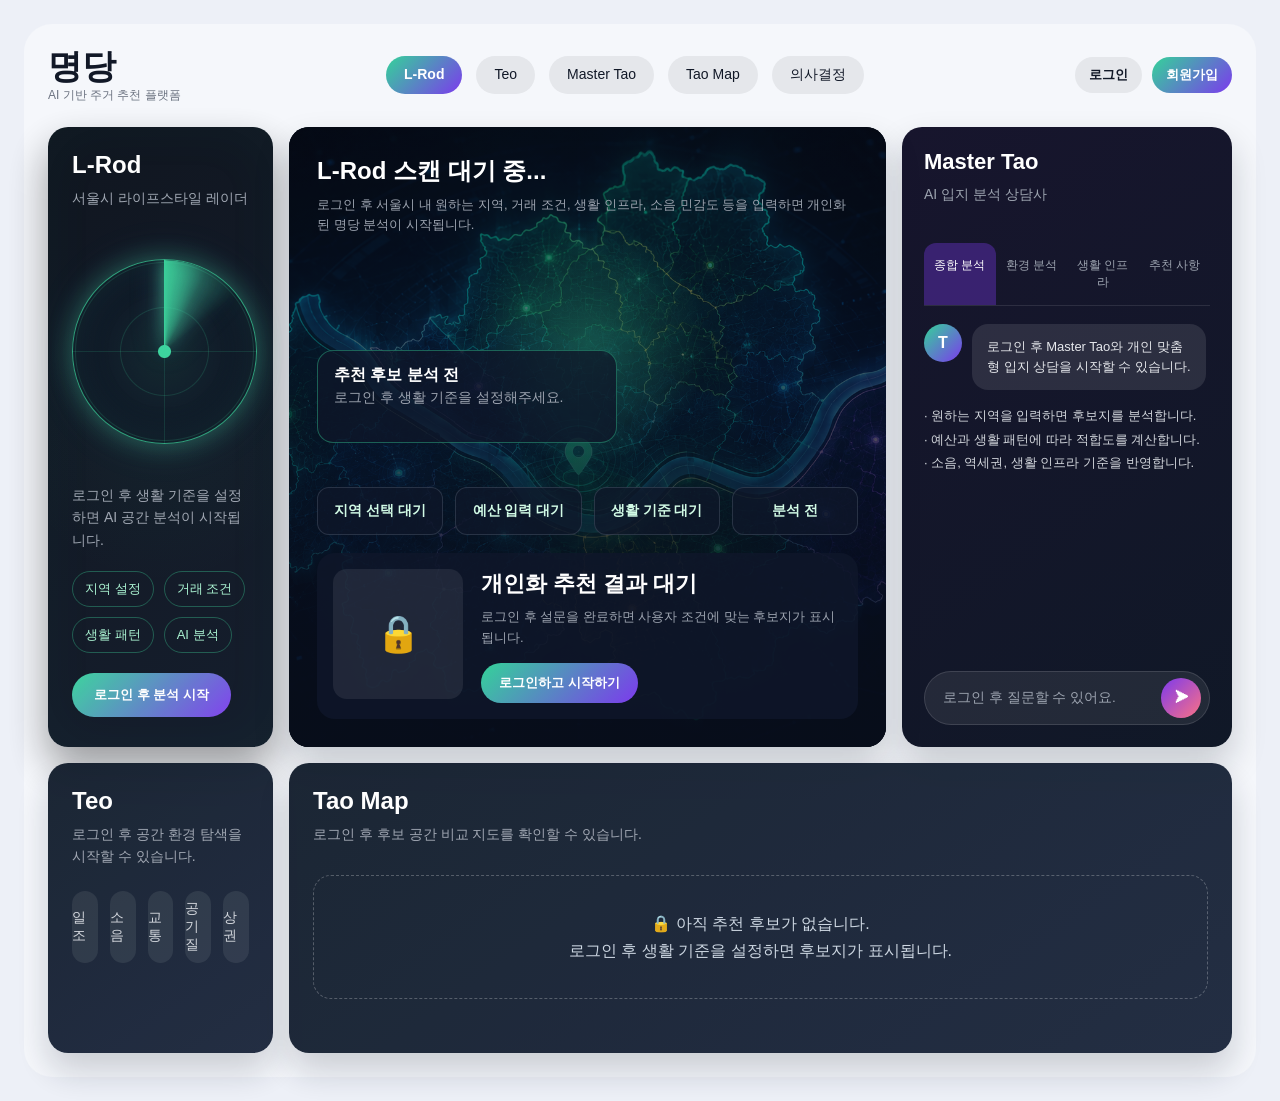
==== commit 4f97a099: "0" ====
--- a/MyoungDang-main/index.html
+++ b/MyoungDang-main/index.html
@@ -272,7 +272,7 @@
           </div>
 
           <p class="sub">
-            로그인 후 나의 생활 기준을 기반으로 공간 분석을 시작할 수 있습니다.
+            로그인 후 생활 기준을 설정하면 AI 공간 분석이 시작됩니다.
           </p>
 
           <div class="tags" id="lrodTags">
--- a/MyoungDang-main/css/style.css
+++ b/MyoungDang-main/css/style.css
@@ -134,7 +134,7 @@
   position: relative;
   width: 185px;
   height: 185px;
-  margin: 34px auto;
+  margin: 50px auto 40px;
   border-radius: 50%;
   overflow: hidden;
 
@@ -300,7 +300,7 @@
   display: flex;
   flex-wrap: wrap;
   gap: 10px;
-  margin-top: 18px;
+  margin-top: 12px;
 }
 
 .tag {
@@ -312,7 +312,7 @@
 }
 
 .scan-box {
-  margin-top: 150px;
+  margin-top: 115px;
   width: 280px;
   padding: 18px;
   border-radius: 16px;
@@ -388,7 +388,7 @@
 
 .chat-tab {
   text-align: center;
-  padding: 12px 4px;
+  padding: 14px 8px;
   color: #9ca3af;
   font-size: 13px;
 }
@@ -429,7 +429,7 @@
 }
 
 .bubble {
-  max-width: 78%;
+  max-width: 90%;
   padding: 13px 15px;
   border-radius: 16px;
   font-size: 14px;
@@ -1676,9 +1676,9 @@
 
 /* 로그인 전 안내 박스: 너무 아래로 밀리지 않게 */
 #lrod .scan-box {
-  margin-top: 72px;
+  align-self: flex-start;
   width: 300px;
-  padding: 16px;
+  padding: 14px 16px;
   flex-shrink: 0;
 }
 
@@ -1794,4 +1794,4 @@
   bottom: 14px;
   padding: 9px 14px;
   font-size: 12px;
-}+}
